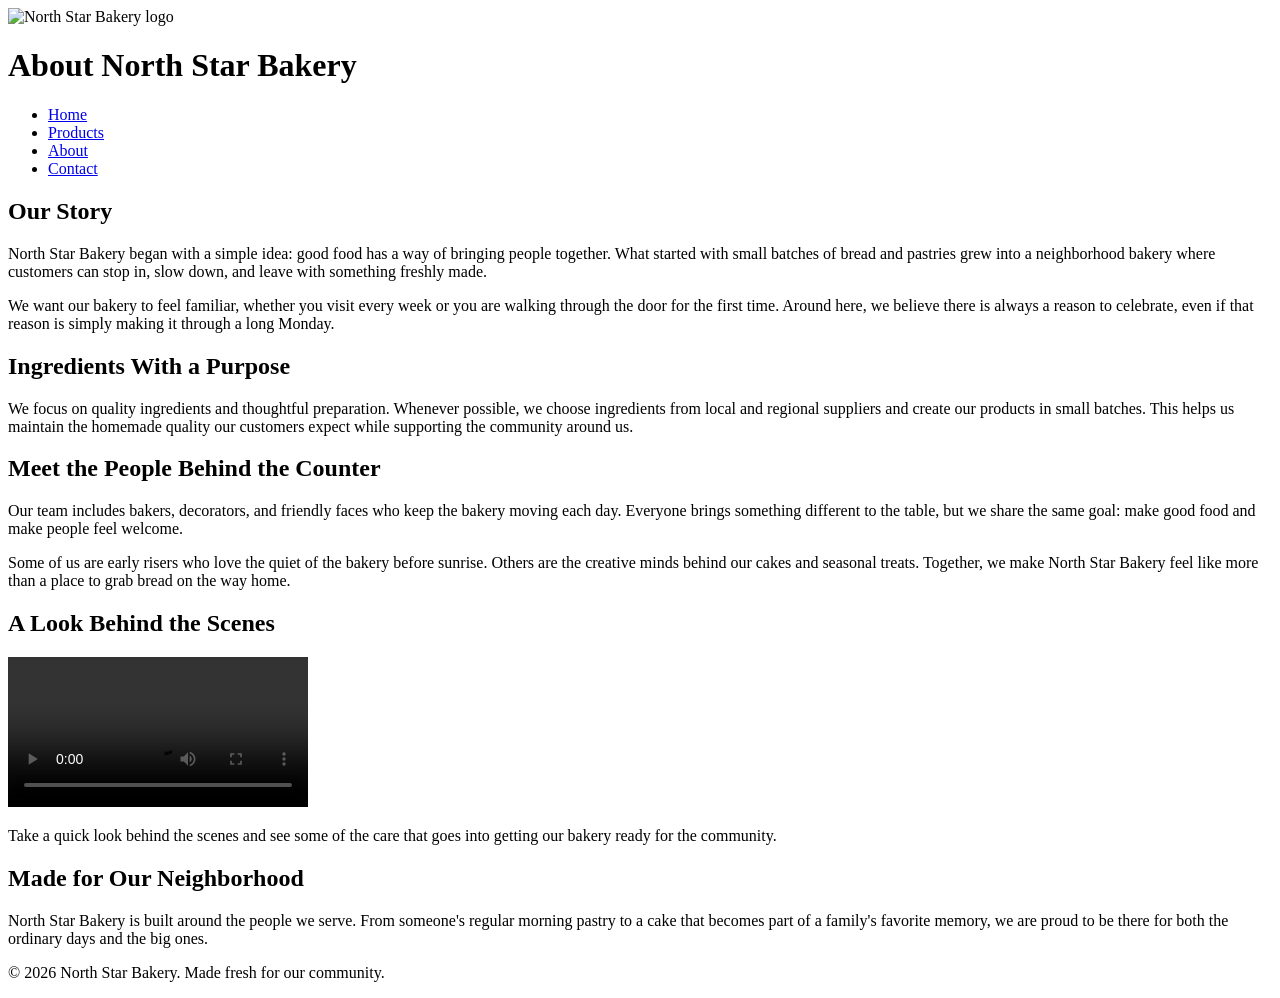
==== about.html @ 4875e51a "Create about.html" ====
<!DOCTYPE html>
<html lang="en">

<head>
    <meta charset="UTF-8">
    <meta name="viewport" content="width=device-width, initial-scale=1.0">
    <title>North Star Bakery | About</title>
    <link rel="stylesheet" href="styles.css">
</head>

<body>

    <header>
        <img src="bakery-logo.png"
             alt="North Star Bakery logo">

        <h1>About North Star Bakery</h1>

        <nav>
            <ul>
                <li><a href="index.html">Home</a></li>
                <li><a href="products.html">Products</a></li>
                <li><a href="about.html">About</a></li>
                <li><a href="contact.html">Contact</a></li>
            </ul>
        </nav>
    </header>

    <main>

        <section>
            <h2>Our Story</h2>

            <p>
                North Star Bakery began with a simple idea: good food has a way
                of bringing people together. What started with small batches of
                bread and pastries grew into a neighborhood bakery where
                customers can stop in, slow down, and leave with something
                freshly made.
            </p>

            <p>
                We want our bakery to feel familiar, whether you visit every
                week or you are walking through the door for the first time.
                Around here, we believe there is always a reason to celebrate,
                even if that reason is simply making it through a long Monday.
            </p>
        </section>

        <section>
            <h2>Ingredients With a Purpose</h2>

            <p>
                We focus on quality ingredients and thoughtful preparation.
                Whenever possible, we choose ingredients from local and
                regional suppliers and create our products in small batches.
                This helps us maintain the homemade quality our customers
                expect while supporting the community around us.
            </p>
        </section>

        <section>
            <h2>Meet the People Behind the Counter</h2>

            <p>
                Our team includes bakers, decorators, and friendly faces who
                keep the bakery moving each day. Everyone brings something
                different to the table, but we share the same goal: make good
                food and make people feel welcome.
            </p>

            <p>
                Some of us are early risers who love the quiet of the bakery
                before sunrise. Others are the creative minds behind our cakes
                and seasonal treats. Together, we make North Star Bakery feel
                like more than a place to grab bread on the way home.
            </p>
        </section>

        <section>
            <h2>A Look Behind the Scenes</h2>

            <video controls>
                <source src="bakery-behind-scenes.mp4" type="video/mp4">
                Your browser does not support the video element. This video
                provides a behind-the-scenes look at North Star Bakery.
            </video>

            <p>
                Take a quick look behind the scenes and see some of the care
                that goes into getting our bakery ready for the community.
            </p>
        </section>

        <section>
            <h2>Made for Our Neighborhood</h2>

            <p>
                North Star Bakery is built around the people we serve. From
                someone's regular morning pastry to a cake that becomes part
                of a family's favorite memory, we are proud to be there for
                both the ordinary days and the big ones.
            </p>
        </section>

    </main>

    <footer>
        <p>&copy; 2026 North Star Bakery. Made fresh for our community.</p>
    </footer>

</body>

</html>
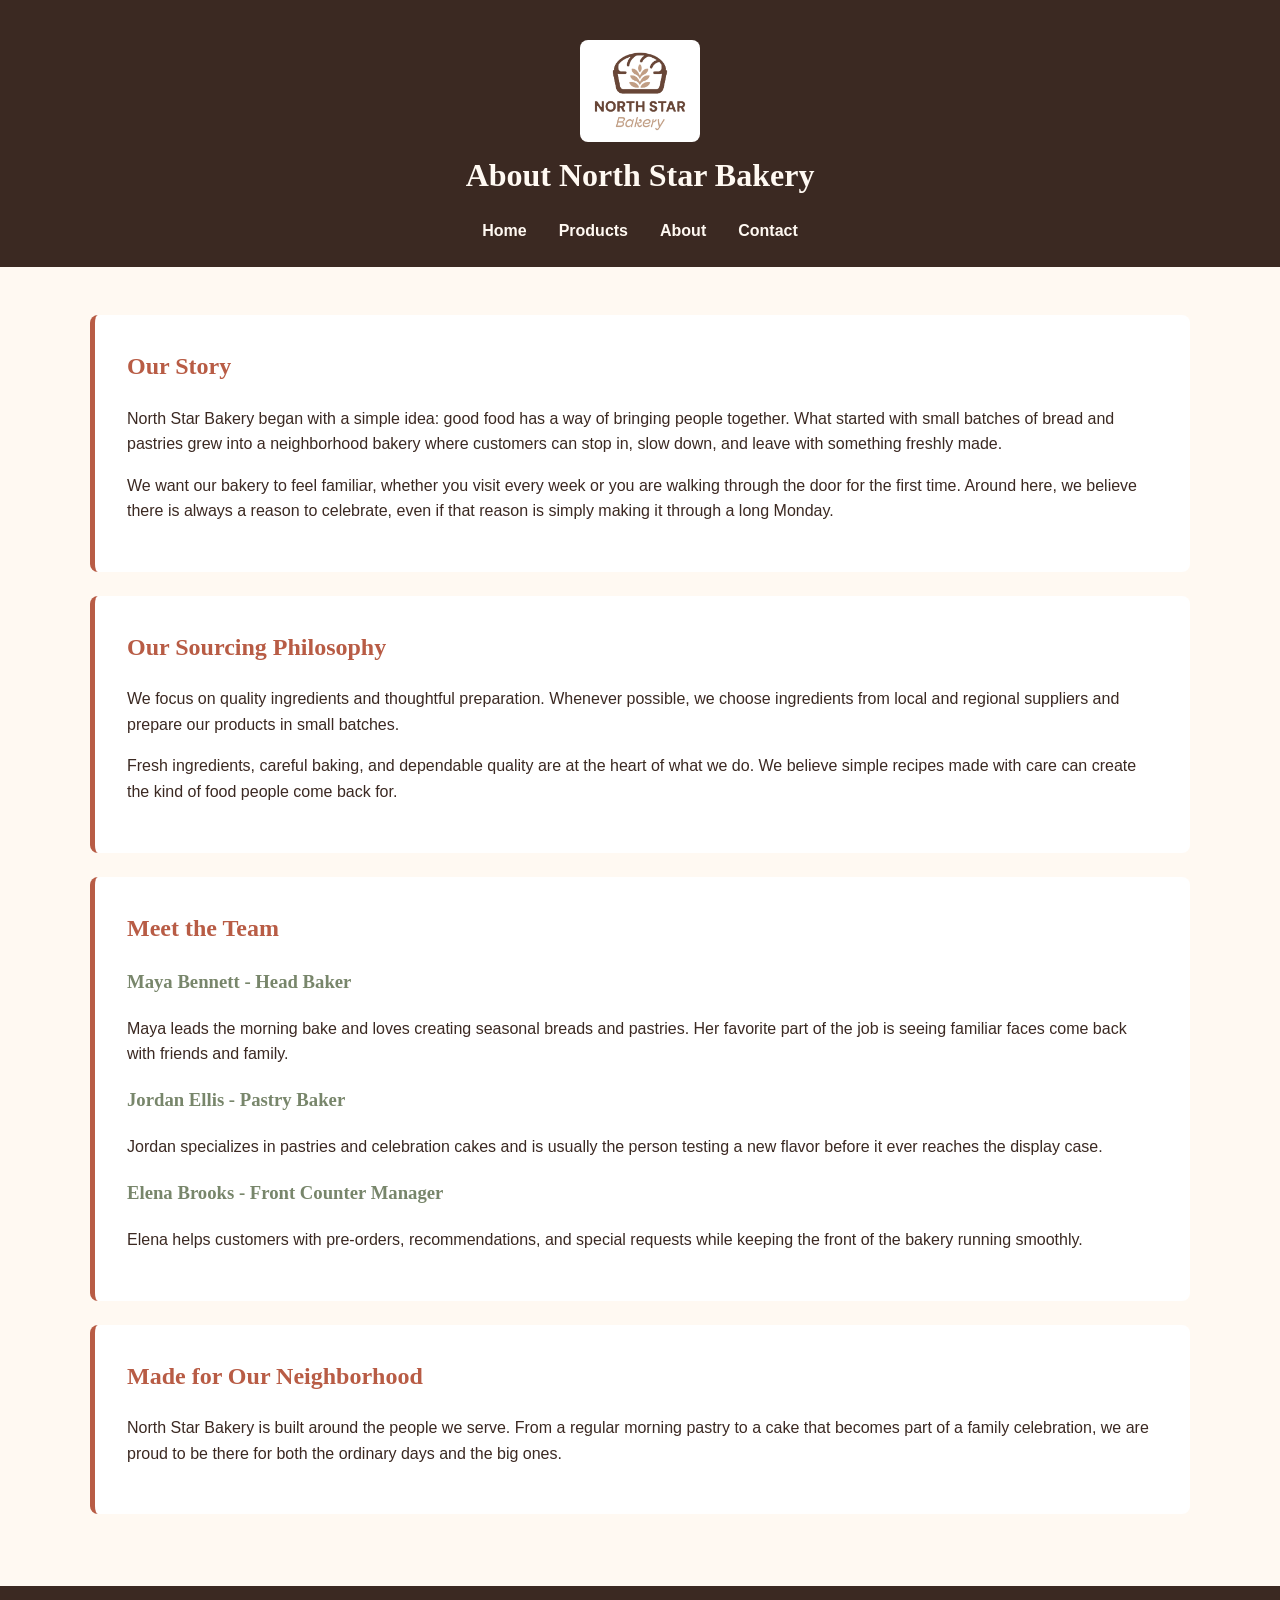
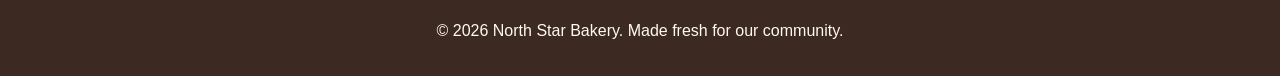
==== commit 42e21c60: "Update about.html" ====
--- a/about.html
+++ b/about.html
@@ -11,7 +11,7 @@
 <body>
 
     <header>
-        <img src="bakery-logo.png"
+        <img src="bakery-logo_c.png"
              alt="North Star Bakery logo">
 
         <h1>About North Star Bakery</h1>
@@ -48,47 +48,43 @@
         </section>
 
         <section>
-            <h2>Ingredients With a Purpose</h2>
+            <h2>Our Sourcing Philosophy</h2>
 
             <p>
                 We focus on quality ingredients and thoughtful preparation.
                 Whenever possible, we choose ingredients from local and
-                regional suppliers and create our products in small batches.
-                This helps us maintain the homemade quality our customers
-                expect while supporting the community around us.
+                regional suppliers and prepare our products in small batches.
+            </p>
+
+            <p>
+                Fresh ingredients, careful baking, and dependable quality are
+                at the heart of what we do. We believe simple recipes made with
+                care can create the kind of food people come back for.
             </p>
         </section>
 
         <section>
-            <h2>Meet the People Behind the Counter</h2>
+            <h2>Meet the Team</h2>
 
+            <h3>Maya Bennett - Head Baker</h3>
             <p>
-                Our team includes bakers, decorators, and friendly faces who
-                keep the bakery moving each day. Everyone brings something
-                different to the table, but we share the same goal: make good
-                food and make people feel welcome.
+                Maya leads the morning bake and loves creating seasonal breads
+                and pastries. Her favorite part of the job is seeing familiar
+                faces come back with friends and family.
             </p>
 
+            <h3>Jordan Ellis - Pastry Baker</h3>
             <p>
-                Some of us are early risers who love the quiet of the bakery
-                before sunrise. Others are the creative minds behind our cakes
-                and seasonal treats. Together, we make North Star Bakery feel
-                like more than a place to grab bread on the way home.
+                Jordan specializes in pastries and celebration cakes and is
+                usually the person testing a new flavor before it ever reaches
+                the display case.
             </p>
-        </section>
 
-        <section>
-            <h2>A Look Behind the Scenes</h2>
-
-            <video controls>
-                <source src="bakery-behind-scenes.mp4" type="video/mp4">
-                Your browser does not support the video element. This video
-                provides a behind-the-scenes look at North Star Bakery.
-            </video>
-
+            <h3>Elena Brooks - Front Counter Manager</h3>
             <p>
-                Take a quick look behind the scenes and see some of the care
-                that goes into getting our bakery ready for the community.
+                Elena helps customers with pre-orders, recommendations, and
+                special requests while keeping the front of the bakery running
+                smoothly.
             </p>
         </section>
 
@@ -96,10 +92,10 @@
             <h2>Made for Our Neighborhood</h2>
 
             <p>
-                North Star Bakery is built around the people we serve. From
-                someone's regular morning pastry to a cake that becomes part
-                of a family's favorite memory, we are proud to be there for
-                both the ordinary days and the big ones.
+                North Star Bakery is built around the people we serve. From a
+                regular morning pastry to a cake that becomes part of a family
+                celebration, we are proud to be there for both the ordinary
+                days and the big ones.
             </p>
         </section>
 
--- a/styles.css
+++ b/styles.css
@@ -0,0 +1,198 @@
+* {
+    box-sizing: border-box;
+}
+
+body {
+    margin: 0;
+    font-family: Arial, sans-serif;
+    background-color: #fff9f2;
+    color: #3b2922;
+    line-height: 1.6;
+}
+
+header {
+    background-color: #3b2922;
+    color: #fff9f2;
+    text-align: center;
+    padding: 1.5rem 1rem;
+}
+
+header img {
+    max-width: 120px;
+    height: auto;
+    margin-bottom: 0.5rem;
+}
+
+h1,
+h2,
+h3 {
+    font-family: Georgia, serif;
+}
+
+h1 {
+    margin: 0.5rem 0 1rem;
+}
+
+h2 {
+    color: #b85c45;
+    margin-top: 0;
+}
+
+h3 {
+    color: #78866b;
+}
+
+nav ul {
+    list-style: none;
+    padding: 0;
+    margin: 1rem 0 0;
+    display: flex;
+    flex-direction: column;
+    gap: 0.75rem;
+}
+
+nav a {
+    color: #fff9f2;
+    text-decoration: none;
+    font-weight: bold;
+}
+
+nav a:hover,
+nav a:focus {
+    text-decoration: underline;
+}
+
+main {
+    width: 90%;
+    max-width: 1100px;
+    margin: 0 auto;
+    padding: 2rem 0;
+}
+
+section {
+    background-color: #ffffff;
+    margin-bottom: 1.5rem;
+    padding: 1.5rem;
+    border-radius: 8px;
+    border-left: 5px solid #b85c45;
+}
+
+img,
+picture img,
+video {
+    max-width: 100%;
+    height: auto;
+    display: block;
+    margin: 1rem auto;
+    border-radius: 8px;
+}
+
+figure {
+    margin: 0;
+}
+
+figcaption {
+    text-align: center;
+    font-style: italic;
+    margin-top: 0.5rem;
+    color: #3b2922;
+}
+
+audio {
+    width: 100%;
+    margin-top: 1rem;
+}
+
+a {
+    color: #b85c45;
+}
+
+a:hover,
+a:focus {
+    color: #78866b;
+}
+
+form {
+    margin-top: 1rem;
+}
+
+fieldset {
+    border: 2px solid #78866b;
+    border-radius: 8px;
+    margin-bottom: 1.5rem;
+    padding: 1rem;
+}
+
+legend {
+    font-family: Georgia, serif;
+    font-weight: bold;
+    color: #3b2922;
+    padding: 0 0.5rem;
+}
+
+label {
+    font-weight: bold;
+}
+
+input,
+select,
+textarea {
+    width: 100%;
+    padding: 0.75rem;
+    margin-top: 0.25rem;
+    border: 1px solid #78866b;
+    border-radius: 5px;
+    font: inherit;
+}
+
+textarea {
+    resize: vertical;
+}
+
+button {
+    background-color: #b85c45;
+    color: #fff9f2;
+    border: none;
+    padding: 0.8rem 1.25rem;
+    border-radius: 5px;
+    font-weight: bold;
+    cursor: pointer;
+}
+
+button:hover,
+button:focus {
+    background-color: #78866b;
+}
+
+address {
+    font-style: normal;
+}
+
+footer {
+    background-color: #3b2922;
+    color: #fff9f2;
+    text-align: center;
+    padding: 1rem;
+}
+
+@media (min-width: 768px) {
+    nav ul {
+        flex-direction: row;
+        justify-content: center;
+        gap: 2rem;
+    }
+
+    main {
+        padding: 3rem 0;
+    }
+
+    section {
+        padding: 2rem;
+    }
+
+    form {
+        max-width: 700px;
+        margin-left: auto;
+        margin-right: auto;
+    }
+}
